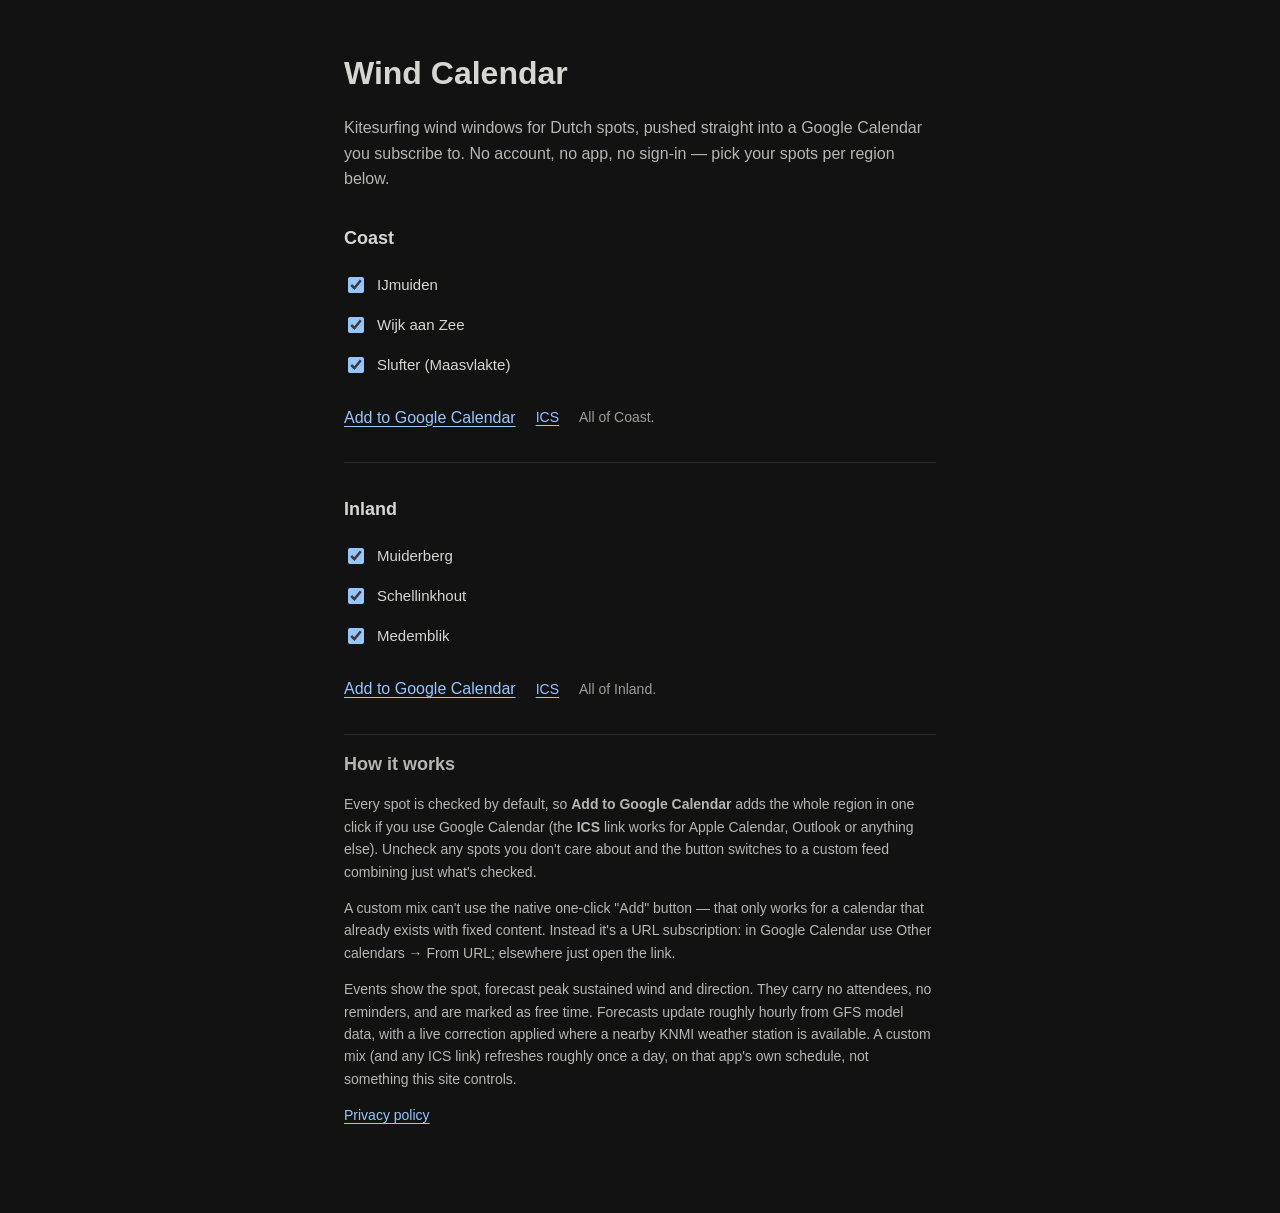
==== public/index.html @ 075fd712 "Simplify subscribe page to one button per region Replaces the separate per-spot Add/ICS links (plus " ====
<!doctype html>
<html lang="en">
<head>
  <meta charset="utf-8">
  <meta name="viewport" content="width=device-width, initial-scale=1">
  <meta name="theme-color" content="#121212">
  <title>Wind Calendar</title>
  <link rel="stylesheet" href="styles.css">
</head>
<body>
<main>
  <h1>Wind Calendar</h1>
  <p class="lede">Kitesurfing wind windows for Dutch spots, pushed straight into a Google Calendar
    you subscribe to. No account, no app, no sign-in &mdash; pick your spots per region below.</p>

  <div id="regions"></div>

  <section class="about">
    <h2>How it works</h2>
    <p>Every spot is checked by default, so <strong>Add to Google Calendar</strong> adds the whole
      region in one click if you use Google Calendar (the <strong>ICS</strong> link works for Apple
      Calendar, Outlook or anything else). Uncheck any spots you don't care about and the button
      switches to a custom feed combining just what's checked.</p>
    <p>A custom mix can't use the native one-click "Add" button &mdash; that only works for a
      calendar that already exists with fixed content. Instead it's a URL subscription: in Google
      Calendar use Other calendars &rarr; From URL; elsewhere just open the link.</p>
    <p>Events show the spot, forecast peak sustained wind and direction. They carry no attendees,
      no reminders, and are marked as free time. Forecasts update roughly hourly from GFS model
      data, with a live correction applied where a nearby KNMI weather station is available. A
      custom mix (and any ICS link) refreshes roughly once a day, on that app's own schedule, not
      something this site controls.</p>
    <p><a href="privacy.html">Privacy policy</a></p>
  </section>
</main>
<script>
const FEED_ORIGIN = 'https://wind-calendar-feed.onrender.com';

function nativeLinks(cid) {
  const encoded = encodeURIComponent(cid);
  return {
    add: 'https://calendar.google.com/calendar/render?cid=' + encoded,
    ics: 'webcal://calendar.google.com/calendar/ical/' + encoded + '/public/basic.ics',
    label: 'Add to Google Calendar',
  };
}

function customLinks(spotIds) {
  const query = 'spots=' + spotIds.map(encodeURIComponent).join(',');
  const host = FEED_ORIGIN.replace(/^https?:\/\//, '');
  return {
    add: 'webcal://' + host + '/feed.ics?' + query,
    ics: 'https://' + host + '/feed.ics?' + query,
    label: 'Subscribe to selected spots',
  };
}

function wireRegion(sectionEl, region, calendars) {
  const boxes = [...sectionEl.querySelectorAll('input[data-spot]')];
  const addLink = sectionEl.querySelector('a.add-link');
  const icsLink = sectionEl.querySelector('a.ics-link');
  const hint = sectionEl.querySelector('.hint');

  function update() {
    const picked = boxes.filter(b => b.checked).map(b => b.dataset.spot);
    if (!picked.length) {
      addLink.removeAttribute('href');
      icsLink.removeAttribute('href');
      addLink.setAttribute('aria-disabled', 'true');
      icsLink.setAttribute('aria-disabled', 'true');
      addLink.textContent = 'Add to Google Calendar';
      hint.textContent = 'Check at least one spot to subscribe.';
      return;
    }
    const allPicked = picked.length === boxes.length;
    const { add, ics, label } = allPicked ? nativeLinks(calendars[region.id]) : customLinks(picked);
    addLink.href = add;
    icsLink.href = ics;
    addLink.textContent = label;
    addLink.removeAttribute('aria-disabled');
    icsLink.removeAttribute('aria-disabled');
    hint.textContent = allPicked
      ? `All of ${region.label}.`
      : picked.length + ' spot' + (picked.length > 1 ? 's' : '') + ' selected.';
  }
  boxes.forEach(b => b.addEventListener('change', update));
  update();
}

async function init() {
  const container = document.getElementById('regions');
  let regions, calendars;
  try {
    [regions, calendars] = await Promise.all([
      fetch('spots.json').then(r => r.json()),
      fetch('calendars.json').then(r => r.json()),
    ]);
  } catch {
    container.innerHTML = '<p class="error">Could not load spot list. Try reloading.</p>';
    return;
  }
  container.innerHTML = regions.map(region => `
    <section class="region" data-region="${region.id}">
      <h2 class="region-label">${region.label}</h2>
      <ul class="picker">
        ${region.spots.map(spot => `<li>
          <label class="pick"><input type="checkbox" checked data-spot="${spot.id}"> ${spot.label}</label>
        </li>`).join('')}
      </ul>
      <div class="subscribe-row">
        <a class="add-link" target="_blank" rel="noopener"></a>
        <a class="ics-link">ICS</a>
        <span class="hint"></span>
      </div>
    </section>
  `).join('') || '<p class="error">No calendars configured yet.</p>';
  container.querySelectorAll('.region').forEach(el =>
    wireRegion(el, regions.find(r => r.id === el.dataset.region), calendars));
}
init();
</script>
</body>
</html>
---- public/styles.css ----
:root { color-scheme: dark; }
* { box-sizing: border-box; }
body { margin: 0; background: #121212; color: #d6d6d2; font: 16px/1.6 Arial, Helvetica, sans-serif; }
main { max-width: 640px; margin: 0 auto; padding: 48px 24px 72px; }
h1 { font-size: 32px; margin: 0 0 12px; }
h2 { font-size: 18px; }
a { color: #97c5ff; text-underline-offset: 3px; }
.lede { color: #b6b6b2; margin-bottom: 32px; }
.region { margin-top: 32px; padding-bottom: 32px; border-bottom: 1px solid #2a2a2a; }
.region:first-child { margin-top: 0; }
.region-label { margin: 0 0 12px; }
.picker { list-style: none; margin: 0 0 20px; padding: 0; }
.picker li { padding: 8px 0; }
.pick { font-size: 15px; color: #d6d6d2; display: flex; align-items: center; gap: 10px; cursor: pointer; }
.pick input { width: 16px; height: 16px; accent-color: #97c5ff; }
.subscribe-row { display: flex; align-items: center; gap: 20px; flex-wrap: wrap; font-size: 14px; }
.subscribe-row a.add-link { font-size: 16px; }
.subscribe-row a[aria-disabled] { color: #6b6b68; pointer-events: none; text-decoration: none; }
.subscribe-row .hint { color: #9c9c98; }
.error { padding: 16px 0; color: #9c9c98; }
.about { color: #b6b6b2; font-size: 14px; }
.about p { margin: 0 0 14px; }
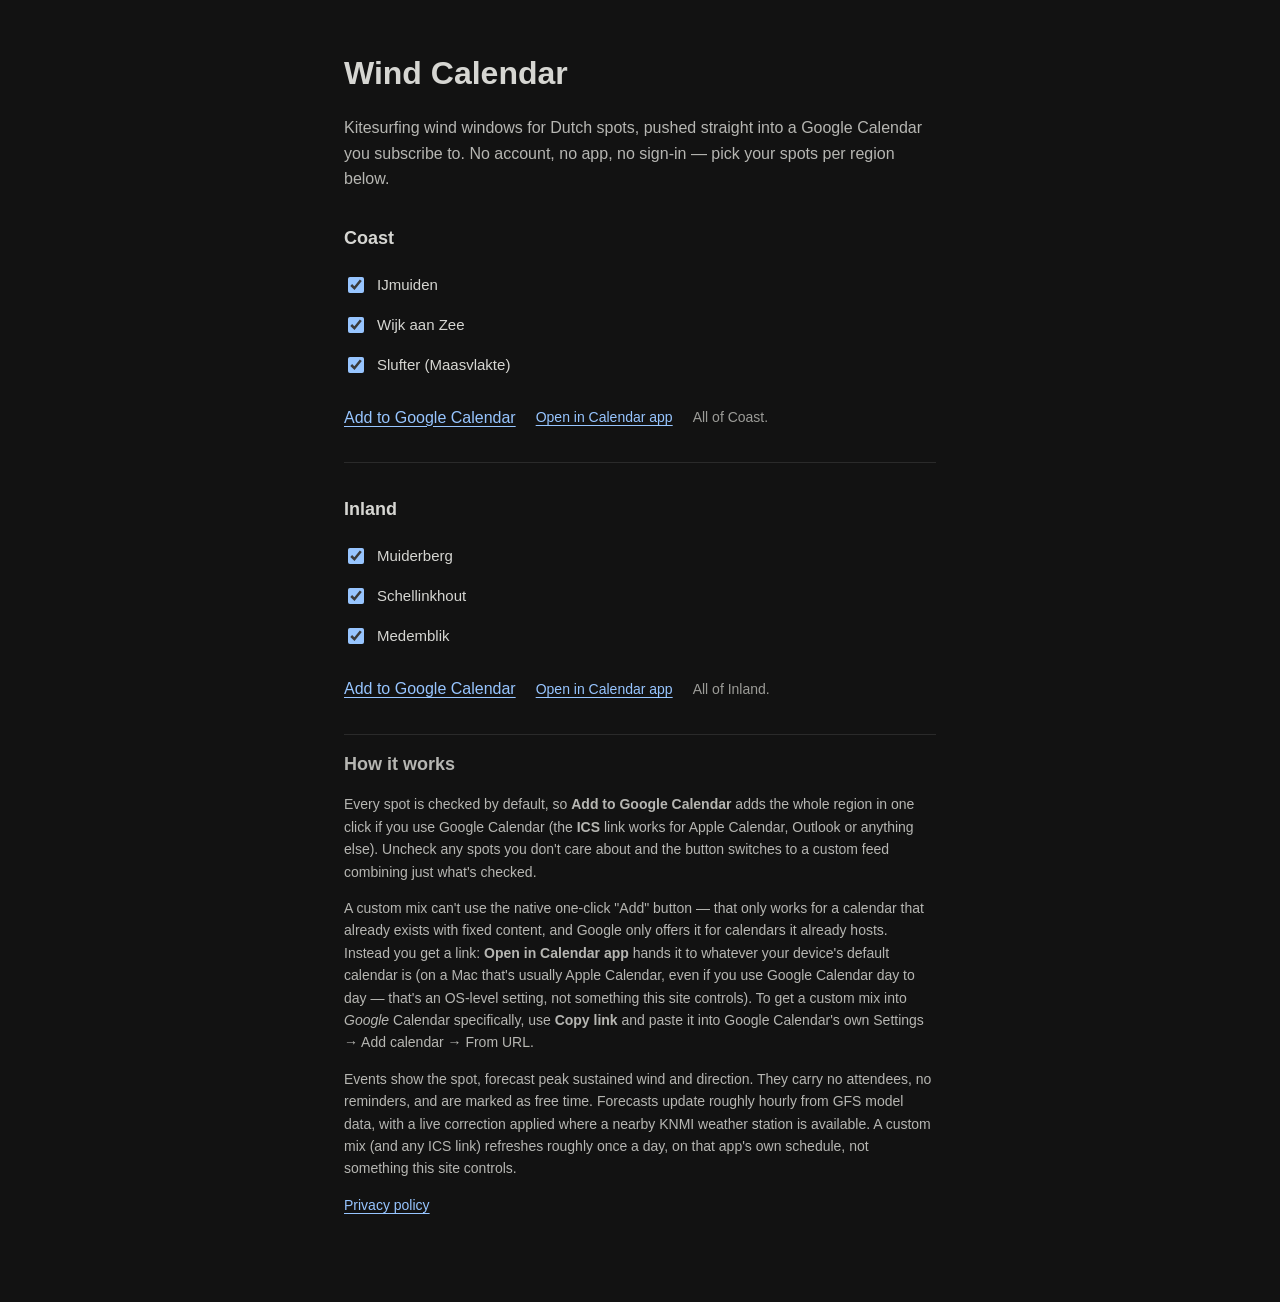
==== commit 9c184515: "Clarify custom-mix subscribe options to avoid Apple Calendar surprise webcal:// links hand off to wh" ====
--- a/public/index.html
+++ b/public/index.html
@@ -22,8 +22,13 @@
       Calendar, Outlook or anything else). Uncheck any spots you don't care about and the button
       switches to a custom feed combining just what's checked.</p>
     <p>A custom mix can't use the native one-click "Add" button &mdash; that only works for a
-      calendar that already exists with fixed content. Instead it's a URL subscription: in Google
-      Calendar use Other calendars &rarr; From URL; elsewhere just open the link.</p>
+      calendar that already exists with fixed content, and Google only offers it for calendars it
+      already hosts. Instead you get a link: <strong>Open in Calendar app</strong> hands it to
+      whatever your device's default calendar is (on a Mac that's usually Apple Calendar, even if
+      you use Google Calendar day to day &mdash; that's an OS-level setting, not something this site
+      controls). To get a custom mix into <em>Google</em> Calendar specifically, use <strong>Copy
+      link</strong> and paste it into Google Calendar's own Settings &rarr; Add calendar &rarr; From
+      URL.</p>
     <p>Events show the spot, forecast peak sustained wind and direction. They carry no attendees,
       no reminders, and are marked as free time. Forecasts update roughly hourly from GFS model
       data, with a live correction applied where a nearby KNMI weather station is available. A
@@ -40,7 +45,6 @@
   return {
     add: 'https://calendar.google.com/calendar/render?cid=' + encoded,
     ics: 'webcal://calendar.google.com/calendar/ical/' + encoded + '/public/basic.ics',
-    label: 'Add to Google Calendar',
   };
 }
 
@@ -48,9 +52,8 @@
   const query = 'spots=' + spotIds.map(encodeURIComponent).join(',');
   const host = FEED_ORIGIN.replace(/^https?:\/\//, '');
   return {
-    add: 'webcal://' + host + '/feed.ics?' + query,
-    ics: 'https://' + host + '/feed.ics?' + query,
-    label: 'Subscribe to selected spots',
+    ics: 'webcal://' + host + '/feed.ics?' + query,
+    plain: 'https://' + host + '/feed.ics?' + query,
   };
 }
 
@@ -58,26 +61,49 @@
   const boxes = [...sectionEl.querySelectorAll('input[data-spot]')];
   const addLink = sectionEl.querySelector('a.add-link');
   const icsLink = sectionEl.querySelector('a.ics-link');
+  const copyBtn = sectionEl.querySelector('button.copy-link');
   const hint = sectionEl.querySelector('.hint');
 
   function update() {
     const picked = boxes.filter(b => b.checked).map(b => b.dataset.spot);
+    copyBtn.textContent = 'Copy link for Google Calendar';
     if (!picked.length) {
+      addLink.hidden = false;
       addLink.removeAttribute('href');
+      addLink.setAttribute('aria-disabled', 'true');
+      addLink.textContent = 'Add to Google Calendar';
       icsLink.removeAttribute('href');
-      addLink.setAttribute('aria-disabled', 'true');
       icsLink.setAttribute('aria-disabled', 'true');
-      addLink.textContent = 'Add to Google Calendar';
+      copyBtn.hidden = true;
       hint.textContent = 'Check at least one spot to subscribe.';
       return;
     }
     const allPicked = picked.length === boxes.length;
-    const { add, ics, label } = allPicked ? nativeLinks(calendars[region.id]) : customLinks(picked);
-    addLink.href = add;
-    icsLink.href = ics;
-    addLink.textContent = label;
-    addLink.removeAttribute('aria-disabled');
     icsLink.removeAttribute('aria-disabled');
+    if (allPicked) {
+      const { add, ics } = nativeLinks(calendars[region.id]);
+      addLink.hidden = false;
+      addLink.href = add;
+      addLink.textContent = 'Add to Google Calendar';
+      addLink.removeAttribute('aria-disabled');
+      icsLink.href = ics;
+      icsLink.textContent = 'Open in Calendar app';
+      copyBtn.hidden = true;
+    } else {
+      const { ics, plain } = customLinks(picked);
+      addLink.hidden = true;
+      icsLink.href = ics;
+      icsLink.textContent = 'Open in Calendar app';
+      copyBtn.hidden = false;
+      copyBtn.onclick = async () => {
+        try {
+          await navigator.clipboard.writeText(plain);
+          copyBtn.textContent = 'Copied! Paste into Google Calendar → Settings → Add calendar → From URL';
+        } catch {
+          copyBtn.textContent = plain;
+        }
+      };
+    }
     hint.textContent = allPicked
       ? `All of ${region.label}.`
       : picked.length + ' spot' + (picked.length > 1 ? 's' : '') + ' selected.';
@@ -108,7 +134,8 @@
       </ul>
       <div class="subscribe-row">
         <a class="add-link" target="_blank" rel="noopener"></a>
-        <a class="ics-link">ICS</a>
+        <button type="button" class="copy-link" hidden></button>
+        <a class="ics-link"></a>
         <span class="hint"></span>
       </div>
     </section>
--- a/public/styles.css
+++ b/public/styles.css
@@ -10,12 +10,16 @@
 .region:first-child { margin-top: 0; }
 .region-label { margin: 0 0 12px; }
 .picker { list-style: none; margin: 0 0 20px; padding: 0; }
+.picker li { list-style: none; }
 .picker li { padding: 8px 0; }
 .pick { font-size: 15px; color: #d6d6d2; display: flex; align-items: center; gap: 10px; cursor: pointer; }
 .pick input { width: 16px; height: 16px; accent-color: #97c5ff; }
 .subscribe-row { display: flex; align-items: center; gap: 20px; flex-wrap: wrap; font-size: 14px; }
 .subscribe-row a.add-link { font-size: 16px; }
 .subscribe-row a[aria-disabled] { color: #6b6b68; pointer-events: none; text-decoration: none; }
+.subscribe-row button.copy-link { font: inherit; font-size: 16px; color: #97c5ff; background: none;
+                                   border: none; padding: 0; cursor: pointer; text-decoration: underline;
+                                   text-underline-offset: 3px; text-align: left; }
 .subscribe-row .hint { color: #9c9c98; }
 .error { padding: 16px 0; color: #9c9c98; }
 .about { color: #b6b6b2; font-size: 14px; }
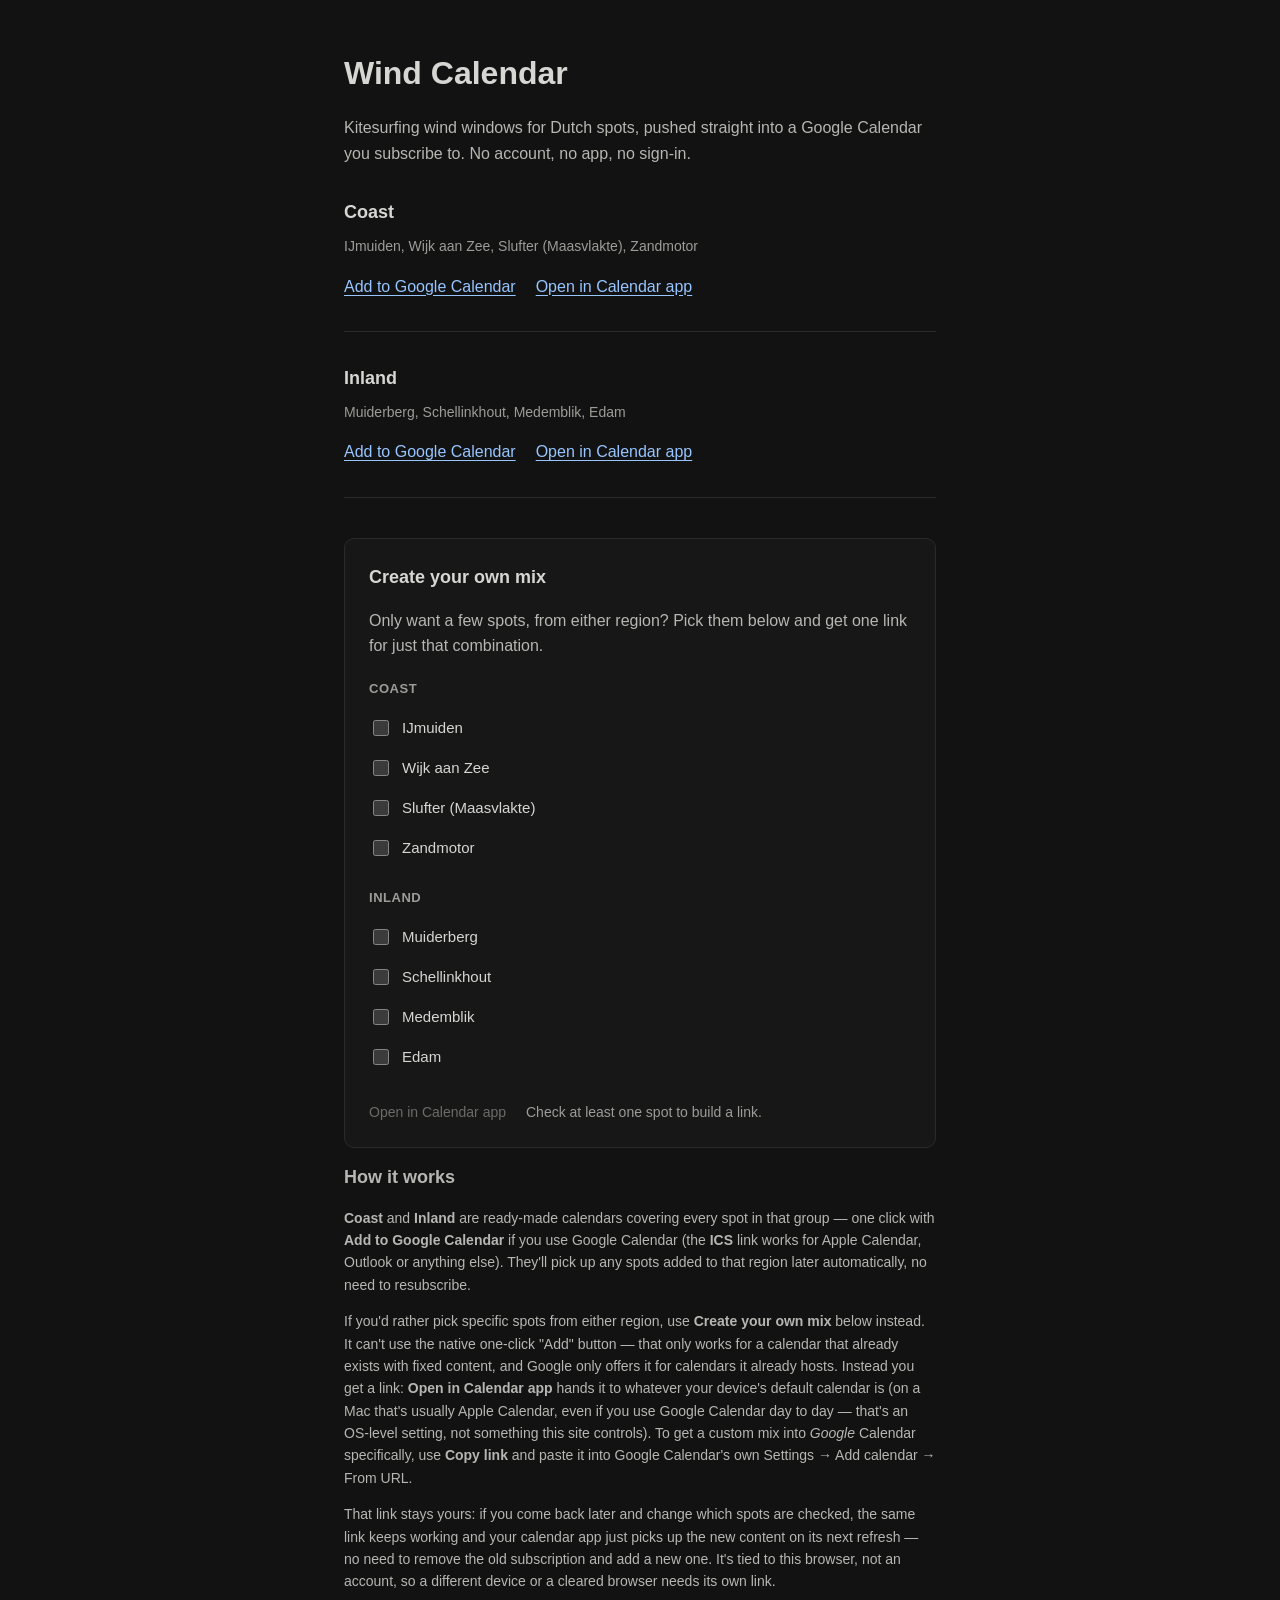
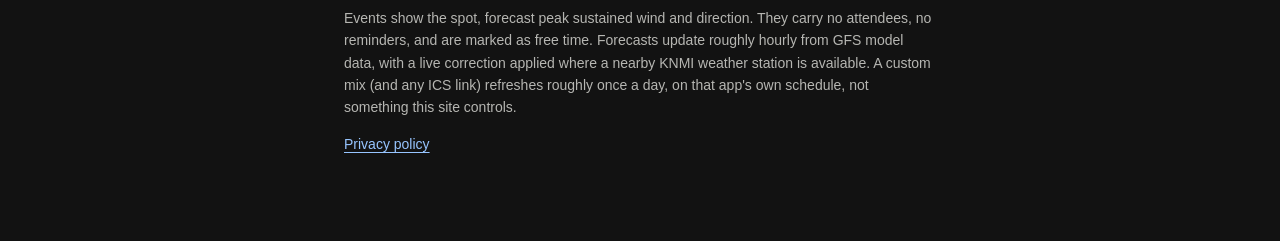
==== commit 3605484e: "Add persistent-token custom mix and Zandmotor/Edam with tide gating Persistent mix links: a visitor'" ====
--- a/public/index.html
+++ b/public/index.html
@@ -11,17 +11,31 @@
 <main>
   <h1>Wind Calendar</h1>
   <p class="lede">Kitesurfing wind windows for Dutch spots, pushed straight into a Google Calendar
-    you subscribe to. No account, no app, no sign-in &mdash; pick your spots per region below.</p>
-
-  <div id="regions"></div>
+    you subscribe to. No account, no app, no sign-in.</p>
+
+  <div id="premade"></div>
+
+  <section class="custom-mix">
+    <h2>Create your own mix</h2>
+    <p class="lede">Only want a few spots, from either region? Pick them below and get one link
+      for just that combination.</p>
+    <div id="custom-groups"></div>
+    <div class="subscribe-row">
+      <button type="button" class="copy-link" hidden></button>
+      <a class="ics-link"></a>
+      <span class="hint"></span>
+    </div>
+  </section>
 
   <section class="about">
     <h2>How it works</h2>
-    <p>Every spot is checked by default, so <strong>Add to Google Calendar</strong> adds the whole
-      region in one click if you use Google Calendar (the <strong>ICS</strong> link works for Apple
-      Calendar, Outlook or anything else). Uncheck any spots you don't care about and the button
-      switches to a custom feed combining just what's checked.</p>
-    <p>A custom mix can't use the native one-click "Add" button &mdash; that only works for a
+    <p><strong>Coast</strong> and <strong>Inland</strong> are ready-made calendars covering every
+      spot in that group &mdash; one click with <strong>Add to Google Calendar</strong> if you use
+      Google Calendar (the <strong>ICS</strong> link works for Apple Calendar, Outlook or anything
+      else). They'll pick up any spots added to that region later automatically, no need to
+      resubscribe.</p>
+    <p>If you'd rather pick specific spots from either region, use <strong>Create your own mix</strong>
+      below instead. It can't use the native one-click "Add" button &mdash; that only works for a
       calendar that already exists with fixed content, and Google only offers it for calendars it
       already hosts. Instead you get a link: <strong>Open in Calendar app</strong> hands it to
       whatever your device's default calendar is (on a Mac that's usually Apple Calendar, even if
@@ -29,6 +43,10 @@
       controls). To get a custom mix into <em>Google</em> Calendar specifically, use <strong>Copy
       link</strong> and paste it into Google Calendar's own Settings &rarr; Add calendar &rarr; From
       URL.</p>
+    <p>That link stays yours: if you come back later and change which spots are checked, the same
+      link keeps working and your calendar app just picks up the new content on its next refresh
+      &mdash; no need to remove the old subscription and add a new one. It's tied to this browser,
+      not an account, so a different device or a cleared browser needs its own link.</p>
     <p>Events show the spot, forecast peak sustained wind and direction. They carry no attendees,
       no reminders, and are marked as free time. Forecasts update roughly hourly from GFS model
       data, with a live correction applied where a nearby KNMI weather station is available. A
@@ -39,6 +57,7 @@
 </main>
 <script>
 const FEED_ORIGIN = 'https://wind-calendar-feed.onrender.com';
+const CUSTOM_MIX_ID = 'custom';
 
 function nativeLinks(cid) {
   const encoded = encodeURIComponent(cid);
@@ -48,8 +67,10 @@
   };
 }
 
-function customLinks(spotIds) {
-  const query = 'spots=' + spotIds.map(encodeURIComponent).join(',');
+function customLinks(spotIdsOrToken, byToken) {
+  const query = byToken
+    ? 'token=' + encodeURIComponent(spotIdsOrToken)
+    : 'spots=' + spotIdsOrToken.map(encodeURIComponent).join(',');
   const host = FEED_ORIGIN.replace(/^https?:\/\//, '');
   return {
     ics: 'webcal://' + host + '/feed.ics?' + query,
@@ -57,63 +78,138 @@
   };
 }
 
-function wireRegion(sectionEl, region, calendars) {
+function loadToken(mixId) {
+  try { return localStorage.getItem('windcal-token-' + mixId); } catch { return null; }
+}
+function saveToken(mixId, token) {
+  try { localStorage.setItem('windcal-token-' + mixId, token); } catch {}
+}
+function loadPicks(mixId) {
+  try {
+    const raw = localStorage.getItem('windcal-picks-' + mixId);
+    return raw ? JSON.parse(raw) : null;
+  } catch { return null; }
+}
+function savePicks(mixId, spotIds) {
+  try { localStorage.setItem('windcal-picks-' + mixId, JSON.stringify(spotIds)); } catch {}
+}
+
+// Mints a token on first use, then updates that same token afterwards, so a
+// subscriber's link never changes even as their spot selection does -- their
+// calendar app just picks up new content on its next scheduled refresh.
+async function syncMix(mixId, spotIds) {
+  const existing = loadToken(mixId);
+  const url = FEED_ORIGIN + (existing ? '/mix/' + existing : '/mix');
+  const res = await fetch(url, {
+    method: existing ? 'PUT' : 'POST',
+    headers: { 'Content-Type': 'application/json' },
+    body: JSON.stringify({ spots: spotIds }),
+  });
+  if (!res.ok) throw new Error('mix sync failed: ' + res.status);
+  const data = await res.json();
+  saveToken(mixId, data.token);
+  return data.token;
+}
+
+function renderPremade(regions, calendars) {
+  return regions.map(region => {
+    const { add, ics } = nativeLinks(calendars[region.id]);
+    const spotLabels = region.spots.map(s => s.label).join(', ');
+    return `
+      <section class="region">
+        <h2 class="region-label">${region.label}</h2>
+        <p class="region-spots">${spotLabels}</p>
+        <div class="subscribe-row">
+          <a class="add-link" href="${add}" target="_blank" rel="noopener">Add to Google Calendar</a>
+          <a class="ics-link" href="${ics}">Open in Calendar app</a>
+        </div>
+      </section>`;
+  }).join('');
+}
+
+function renderCustomGroups(regions) {
+  return regions.map(region => `
+    <div class="custom-group">
+      <h3 class="custom-group-label">${region.label}</h3>
+      <ul class="picker">
+        ${region.spots.map(spot => `<li>
+          <label class="pick"><input type="checkbox" data-spot="${spot.id}"> ${spot.label}</label>
+        </li>`).join('')}
+      </ul>
+    </div>
+  `).join('');
+}
+
+function wireCustomMix(sectionEl) {
   const boxes = [...sectionEl.querySelectorAll('input[data-spot]')];
-  const addLink = sectionEl.querySelector('a.add-link');
   const icsLink = sectionEl.querySelector('a.ics-link');
   const copyBtn = sectionEl.querySelector('button.copy-link');
   const hint = sectionEl.querySelector('.hint');
+  let updateSeq = 0;
+
+  const remembered = loadPicks(CUSTOM_MIX_ID);
+  if (remembered) {
+    boxes.forEach(b => { b.checked = remembered.includes(b.dataset.spot); });
+  }
+
+  function wireCopy(text) {
+    copyBtn.onclick = async () => {
+      try {
+        await navigator.clipboard.writeText(text);
+        copyBtn.textContent = 'Copied! Paste into Google Calendar → Settings → Add calendar → From URL';
+      } catch {
+        copyBtn.textContent = text;
+      }
+    };
+  }
 
   function update() {
     const picked = boxes.filter(b => b.checked).map(b => b.dataset.spot);
-    copyBtn.textContent = 'Copy link for Google Calendar';
+    savePicks(CUSTOM_MIX_ID, picked);
     if (!picked.length) {
-      addLink.hidden = false;
-      addLink.removeAttribute('href');
-      addLink.setAttribute('aria-disabled', 'true');
-      addLink.textContent = 'Add to Google Calendar';
       icsLink.removeAttribute('href');
       icsLink.setAttribute('aria-disabled', 'true');
+      icsLink.textContent = 'Open in Calendar app';
       copyBtn.hidden = true;
-      hint.textContent = 'Check at least one spot to subscribe.';
+      hint.textContent = 'Check at least one spot to build a link.';
       return;
     }
-    const allPicked = picked.length === boxes.length;
     icsLink.removeAttribute('aria-disabled');
-    if (allPicked) {
-      const { add, ics } = nativeLinks(calendars[region.id]);
-      addLink.hidden = false;
-      addLink.href = add;
-      addLink.textContent = 'Add to Google Calendar';
-      addLink.removeAttribute('aria-disabled');
+    copyBtn.hidden = false;
+    hint.textContent = picked.length + ' spot' + (picked.length > 1 ? 's' : '') + ' selected.';
+
+    // Show a working link immediately (old-style, static ?spots= URL) while
+    // the persistent token request is in flight, then upgrade both links in
+    // place once it resolves -- if it fails (store not configured yet, or a
+    // cold-started free instance timing out), stay on the static fallback.
+    const fallback = customLinks(picked, false);
+    icsLink.href = fallback.ics;
+    icsLink.textContent = 'Open in Calendar app';
+    copyBtn.disabled = true;
+    copyBtn.textContent = 'Preparing link…';
+    wireCopy(fallback.plain);
+
+    const seq = ++updateSeq;
+    syncMix(CUSTOM_MIX_ID, picked).then(token => {
+      if (seq !== updateSeq) return;
+      const { ics, plain } = customLinks(token, true);
       icsLink.href = ics;
-      icsLink.textContent = 'Open in Calendar app';
-      copyBtn.hidden = true;
-    } else {
-      const { ics, plain } = customLinks(picked);
-      addLink.hidden = true;
-      icsLink.href = ics;
-      icsLink.textContent = 'Open in Calendar app';
-      copyBtn.hidden = false;
-      copyBtn.onclick = async () => {
-        try {
-          await navigator.clipboard.writeText(plain);
-          copyBtn.textContent = 'Copied! Paste into Google Calendar → Settings → Add calendar → From URL';
-        } catch {
-          copyBtn.textContent = plain;
-        }
-      };
-    }
-    hint.textContent = allPicked
-      ? `All of ${region.label}.`
-      : picked.length + ' spot' + (picked.length > 1 ? 's' : '') + ' selected.';
+      copyBtn.disabled = false;
+      copyBtn.textContent = 'Copy link for Google Calendar';
+      wireCopy(plain);
+    }).catch(() => {
+      if (seq !== updateSeq) return;
+      copyBtn.disabled = false;
+      copyBtn.textContent = 'Copy link for Google Calendar';
+    });
   }
   boxes.forEach(b => b.addEventListener('change', update));
   update();
 }
 
 async function init() {
-  const container = document.getElementById('regions');
+  const premadeEl = document.getElementById('premade');
+  const customGroupsEl = document.getElementById('custom-groups');
   let regions, calendars;
   try {
     [regions, calendars] = await Promise.all([
@@ -121,27 +217,16 @@
       fetch('calendars.json').then(r => r.json()),
     ]);
   } catch {
-    container.innerHTML = '<p class="error">Could not load spot list. Try reloading.</p>';
+    premadeEl.innerHTML = '<p class="error">Could not load spot list. Try reloading.</p>';
     return;
   }
-  container.innerHTML = regions.map(region => `
-    <section class="region" data-region="${region.id}">
-      <h2 class="region-label">${region.label}</h2>
-      <ul class="picker">
-        ${region.spots.map(spot => `<li>
-          <label class="pick"><input type="checkbox" checked data-spot="${spot.id}"> ${spot.label}</label>
-        </li>`).join('')}
-      </ul>
-      <div class="subscribe-row">
-        <a class="add-link" target="_blank" rel="noopener"></a>
-        <button type="button" class="copy-link" hidden></button>
-        <a class="ics-link"></a>
-        <span class="hint"></span>
-      </div>
-    </section>
-  `).join('') || '<p class="error">No calendars configured yet.</p>';
-  container.querySelectorAll('.region').forEach(el =>
-    wireRegion(el, regions.find(r => r.id === el.dataset.region), calendars));
+  if (!regions.length) {
+    premadeEl.innerHTML = '<p class="error">No calendars configured yet.</p>';
+    return;
+  }
+  premadeEl.innerHTML = renderPremade(regions, calendars);
+  customGroupsEl.innerHTML = renderCustomGroups(regions);
+  wireCustomMix(document.querySelector('.custom-mix'));
 }
 init();
 </script>
--- a/public/styles.css
+++ b/public/styles.css
@@ -8,7 +8,8 @@
 .lede { color: #b6b6b2; margin-bottom: 32px; }
 .region { margin-top: 32px; padding-bottom: 32px; border-bottom: 1px solid #2a2a2a; }
 .region:first-child { margin-top: 0; }
-.region-label { margin: 0 0 12px; }
+.region-label { margin: 0 0 8px; }
+.region-spots { color: #9c9c98; font-size: 14px; margin: 0 0 16px; }
 .picker { list-style: none; margin: 0 0 20px; padding: 0; }
 .picker li { list-style: none; }
 .picker li { padding: 8px 0; }
@@ -16,11 +17,21 @@
 .pick input { width: 16px; height: 16px; accent-color: #97c5ff; }
 .subscribe-row { display: flex; align-items: center; gap: 20px; flex-wrap: wrap; font-size: 14px; }
 .subscribe-row a.add-link { font-size: 16px; }
+.region .subscribe-row a.ics-link { font-size: 16px; }
 .subscribe-row a[aria-disabled] { color: #6b6b68; pointer-events: none; text-decoration: none; }
 .subscribe-row button.copy-link { font: inherit; font-size: 16px; color: #97c5ff; background: none;
                                    border: none; padding: 0; cursor: pointer; text-decoration: underline;
                                    text-underline-offset: 3px; text-align: left; }
+.subscribe-row button.copy-link:disabled { color: #6b6b68; cursor: default; text-decoration: none; }
 .subscribe-row .hint { color: #9c9c98; }
+.custom-mix { margin-top: 40px; padding: 24px; border: 1px solid #2a2a2a; border-radius: 10px;
+              background: #171717; }
+.custom-mix h2 { margin-top: 0; }
+.custom-mix .lede { margin-bottom: 20px; }
+.custom-group { margin-bottom: 20px; }
+.custom-group:last-of-type { margin-bottom: 24px; }
+.custom-group-label { margin: 0 0 8px; font-size: 13px; color: #9c9c98; text-transform: uppercase;
+                       letter-spacing: 0.04em; }
 .error { padding: 16px 0; color: #9c9c98; }
 .about { color: #b6b6b2; font-size: 14px; }
 .about p { margin: 0 0 14px; }
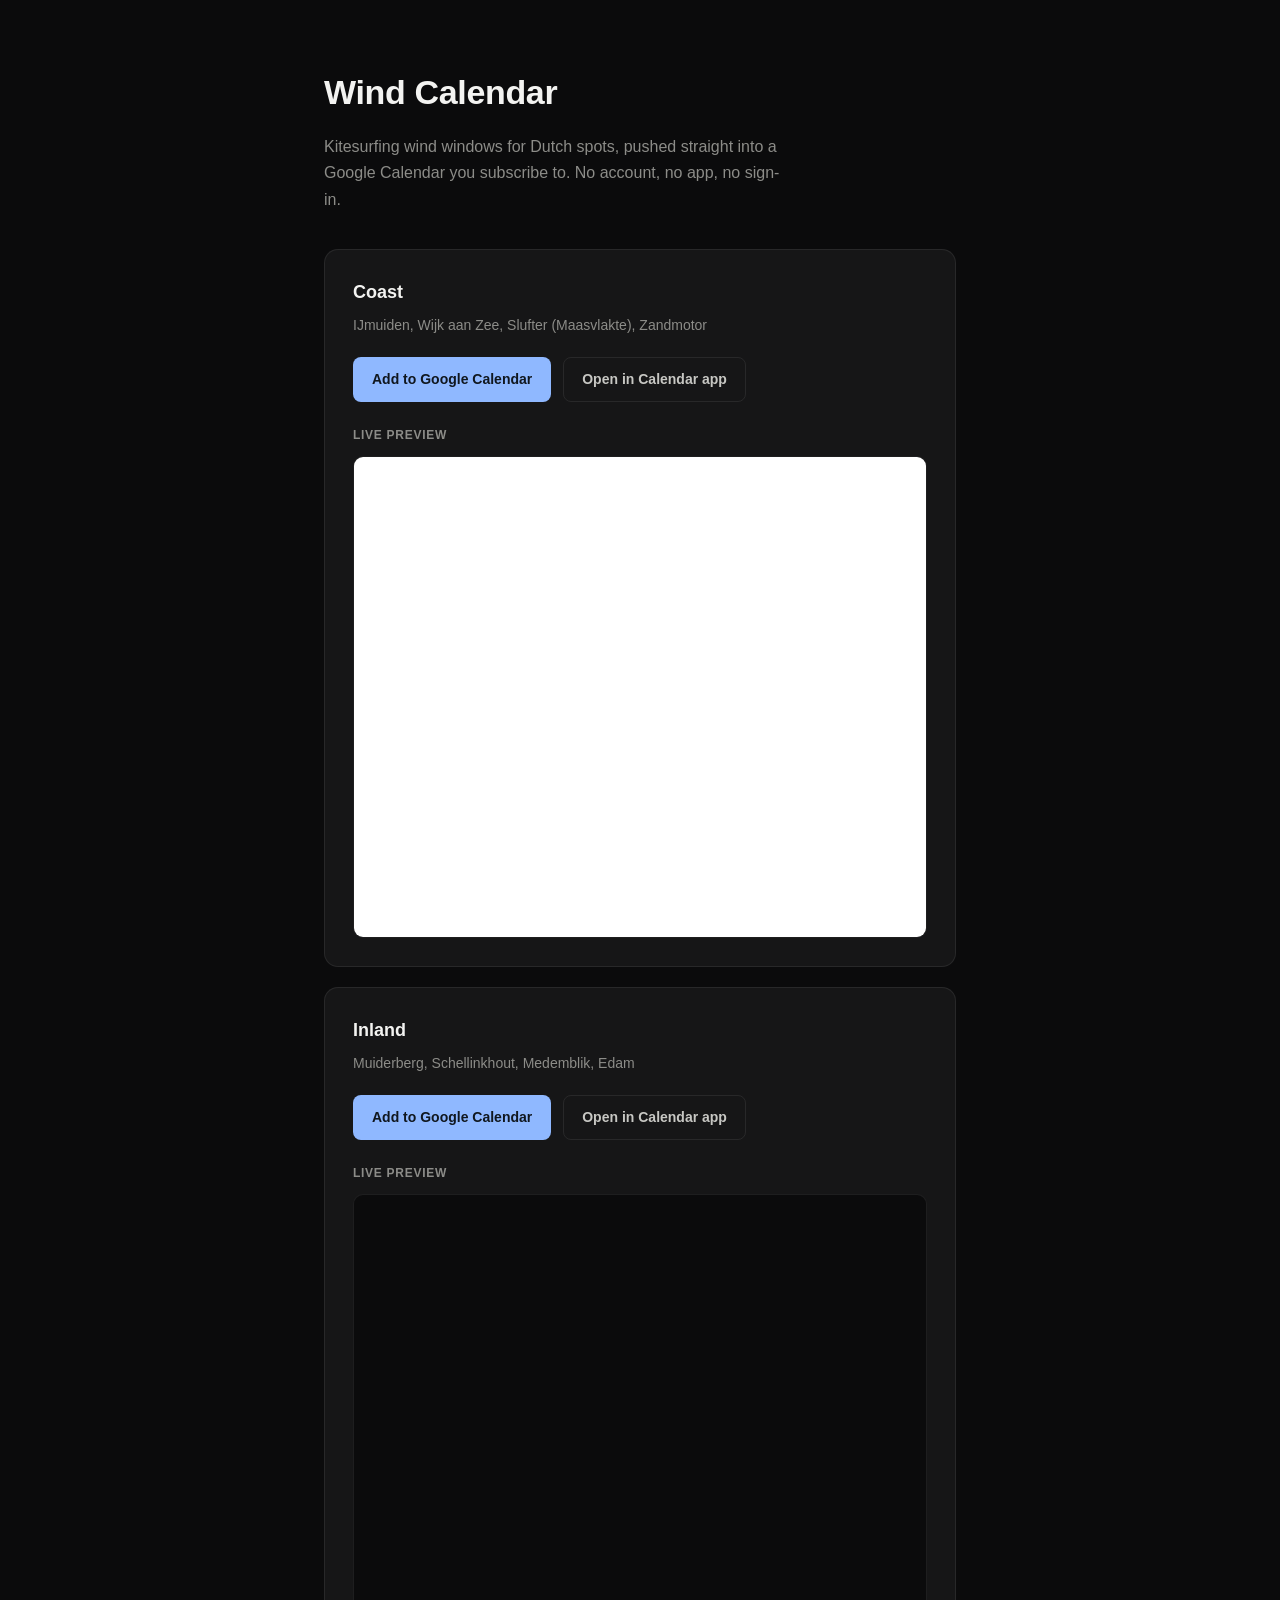
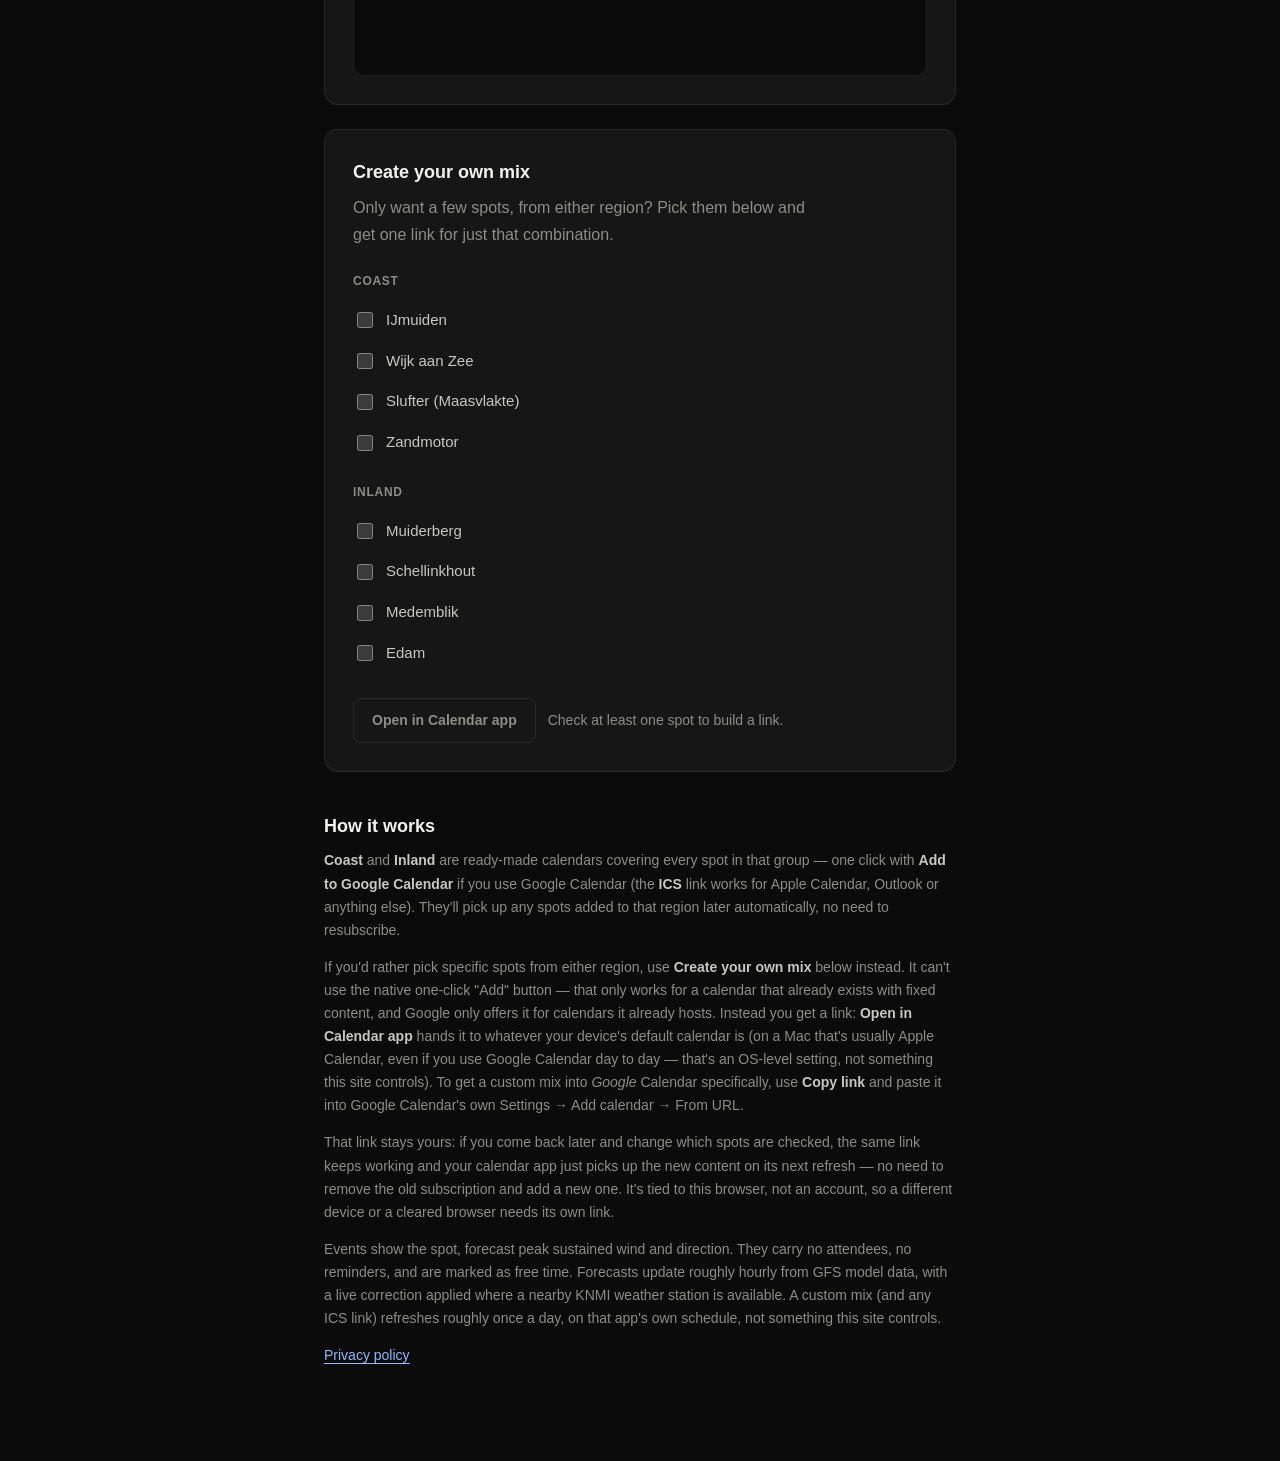
==== commit d7def19f: "Redesign subscribe page: live calendar previews, dark cards, buttons Each region card now embeds a l" ====
--- a/public/index.html
+++ b/public/index.html
@@ -15,14 +15,14 @@
 
   <div id="premade"></div>
 
-  <section class="custom-mix">
+  <section class="custom-mix card">
     <h2>Create your own mix</h2>
     <p class="lede">Only want a few spots, from either region? Pick them below and get one link
       for just that combination.</p>
     <div id="custom-groups"></div>
     <div class="subscribe-row">
-      <button type="button" class="copy-link" hidden></button>
-      <a class="ics-link"></a>
+      <button type="button" class="btn btn-primary copy-link" hidden></button>
+      <a class="btn btn-secondary ics-link"></a>
       <span class="hint"></span>
     </div>
   </section>
@@ -67,6 +67,14 @@
   };
 }
 
+function embedSrc(cid) {
+  const params = new URLSearchParams({
+    src: cid, ctz: 'Europe/Amsterdam', mode: 'WEEK', showTitle: '0', showNav: '1',
+    showTabs: '0', showCalendars: '0', showTz: '0', showPrint: '0', wkst: '2',
+  });
+  return 'https://calendar.google.com/calendar/embed?' + params;
+}
+
 function customLinks(spotIdsOrToken, byToken) {
   const query = byToken
     ? 'token=' + encodeURIComponent(spotIdsOrToken)
@@ -113,15 +121,20 @@
 
 function renderPremade(regions, calendars) {
   return regions.map(region => {
-    const { add, ics } = nativeLinks(calendars[region.id]);
+    const cid = calendars[region.id];
+    const { add, ics } = nativeLinks(cid);
     const spotLabels = region.spots.map(s => s.label).join(', ');
     return `
-      <section class="region">
+      <section class="region card">
         <h2 class="region-label">${region.label}</h2>
         <p class="region-spots">${spotLabels}</p>
         <div class="subscribe-row">
-          <a class="add-link" href="${add}" target="_blank" rel="noopener">Add to Google Calendar</a>
-          <a class="ics-link" href="${ics}">Open in Calendar app</a>
+          <a class="btn btn-primary add-link" href="${add}" target="_blank" rel="noopener">Add to Google Calendar</a>
+          <a class="btn btn-secondary ics-link" href="${ics}">Open in Calendar app</a>
+        </div>
+        <p class="preview-label">Live preview</p>
+        <div class="calendar-preview">
+          <iframe src="${embedSrc(cid)}" loading="lazy" title="${region.label} upcoming wind windows"></iframe>
         </div>
       </section>`;
   }).join('');
--- a/public/styles.css
+++ b/public/styles.css
@@ -1,37 +1,92 @@
-:root { color-scheme: dark; }
+:root {
+  color-scheme: dark;
+  --bg: #0b0b0c;
+  --surface: #161617;
+  --border: rgba(255, 255, 255, 0.08);
+  --text: #f3f3f1;
+  --text-body: #c7c7c3;
+  --text-muted: #8c8c88;
+  --accent: #8fb8ff;
+  --accent-dim: #5f7ba8;
+}
 * { box-sizing: border-box; }
-body { margin: 0; background: #121212; color: #d6d6d2; font: 16px/1.6 Arial, Helvetica, sans-serif; }
-main { max-width: 640px; margin: 0 auto; padding: 48px 24px 72px; }
-h1 { font-size: 32px; margin: 0 0 12px; }
-h2 { font-size: 18px; }
-a { color: #97c5ff; text-underline-offset: 3px; }
-.lede { color: #b6b6b2; margin-bottom: 32px; }
-.region { margin-top: 32px; padding-bottom: 32px; border-bottom: 1px solid #2a2a2a; }
+body {
+  margin: 0;
+  background: var(--bg);
+  color: var(--text-body);
+  font: 16px/1.65 -apple-system, BlinkMacSystemFont, "Segoe UI", Roboto, Helvetica, Arial, sans-serif;
+  -webkit-font-smoothing: antialiased;
+}
+main { max-width: 680px; margin: 0 auto; padding: 64px 24px 80px; }
+h1 {
+  color: var(--text);
+  font-size: 34px;
+  font-weight: 600;
+  letter-spacing: -0.01em;
+  margin: 0 0 14px;
+}
+h2 { color: var(--text); font-size: 18px; font-weight: 600; margin: 0 0 8px; }
+a { color: var(--accent); text-underline-offset: 3px; }
+.lede { color: var(--text-muted); margin: 0 0 36px; max-width: 52ch; }
+
+.card {
+  background: var(--surface);
+  border: 1px solid var(--border);
+  border-radius: 14px;
+  padding: 28px;
+}
+.region { margin-top: 20px; }
 .region:first-child { margin-top: 0; }
-.region-label { margin: 0 0 8px; }
-.region-spots { color: #9c9c98; font-size: 14px; margin: 0 0 16px; }
+.region-label { margin: 0 0 6px; }
+.region-spots { color: var(--text-muted); font-size: 14px; margin: 0 0 20px; }
+
 .picker { list-style: none; margin: 0 0 20px; padding: 0; }
-.picker li { list-style: none; }
 .picker li { padding: 8px 0; }
-.pick { font-size: 15px; color: #d6d6d2; display: flex; align-items: center; gap: 10px; cursor: pointer; }
-.pick input { width: 16px; height: 16px; accent-color: #97c5ff; }
-.subscribe-row { display: flex; align-items: center; gap: 20px; flex-wrap: wrap; font-size: 14px; }
-.subscribe-row a.add-link { font-size: 16px; }
-.region .subscribe-row a.ics-link { font-size: 16px; }
-.subscribe-row a[aria-disabled] { color: #6b6b68; pointer-events: none; text-decoration: none; }
-.subscribe-row button.copy-link { font: inherit; font-size: 16px; color: #97c5ff; background: none;
-                                   border: none; padding: 0; cursor: pointer; text-decoration: underline;
-                                   text-underline-offset: 3px; text-align: left; }
-.subscribe-row button.copy-link:disabled { color: #6b6b68; cursor: default; text-decoration: none; }
-.subscribe-row .hint { color: #9c9c98; }
-.custom-mix { margin-top: 40px; padding: 24px; border: 1px solid #2a2a2a; border-radius: 10px;
-              background: #171717; }
+.pick { font-size: 15px; color: var(--text-body); display: flex; align-items: center; gap: 10px; cursor: pointer; }
+.pick input { width: 16px; height: 16px; accent-color: var(--accent); }
+
+.subscribe-row { display: flex; align-items: center; gap: 12px; flex-wrap: wrap; font-size: 14px; }
+
+.btn {
+  display: inline-flex; align-items: center; justify-content: center; gap: 8px;
+  padding: 10px 18px; border-radius: 8px; font-size: 14px; font-weight: 600;
+  text-decoration: none; border: 1px solid transparent; cursor: pointer;
+  transition: background-color .15s ease, border-color .15s ease, color .15s ease;
+}
+.btn-primary { background: var(--accent); color: #10171f; }
+.btn-primary:hover { background: #a7c8ff; }
+.btn-secondary { background: transparent; color: var(--text-body); border-color: var(--border); }
+.btn-secondary:hover { border-color: var(--accent); color: var(--accent); }
+.btn:disabled,
+.btn[aria-disabled] {
+  background: transparent; border-color: var(--border); color: var(--text-muted);
+  pointer-events: none; cursor: default;
+}
+.btn[hidden] { display: none; }
+.subscribe-row .hint { color: var(--text-muted); font-size: 14px; }
+
+.preview-label {
+  margin: 24px 0 10px; font-size: 12px; color: var(--text-muted); text-transform: uppercase;
+  letter-spacing: 0.06em; font-weight: 600;
+}
+.calendar-preview {
+  border-radius: 10px; overflow: hidden; border: 1px solid var(--border);
+  background: var(--bg); line-height: 0;
+}
+.calendar-preview iframe { display: block; width: 100%; height: 480px; border: 0; }
+
+.custom-mix { margin-top: 24px; }
 .custom-mix h2 { margin-top: 0; }
-.custom-mix .lede { margin-bottom: 20px; }
+.custom-mix .lede { margin-bottom: 24px; }
 .custom-group { margin-bottom: 20px; }
 .custom-group:last-of-type { margin-bottom: 24px; }
-.custom-group-label { margin: 0 0 8px; font-size: 13px; color: #9c9c98; text-transform: uppercase;
-                       letter-spacing: 0.04em; }
-.error { padding: 16px 0; color: #9c9c98; }
-.about { color: #b6b6b2; font-size: 14px; }
+.custom-group-label {
+  margin: 0 0 8px; font-size: 12px; color: var(--text-muted); text-transform: uppercase;
+  letter-spacing: 0.06em; font-weight: 600;
+}
+
+.error { padding: 16px 0; color: var(--text-muted); }
+.about { color: var(--text-muted); font-size: 14px; margin-top: 40px; }
+.about h2 { color: var(--text); }
 .about p { margin: 0 0 14px; }
+.about strong { color: var(--text-body); font-weight: 600; }
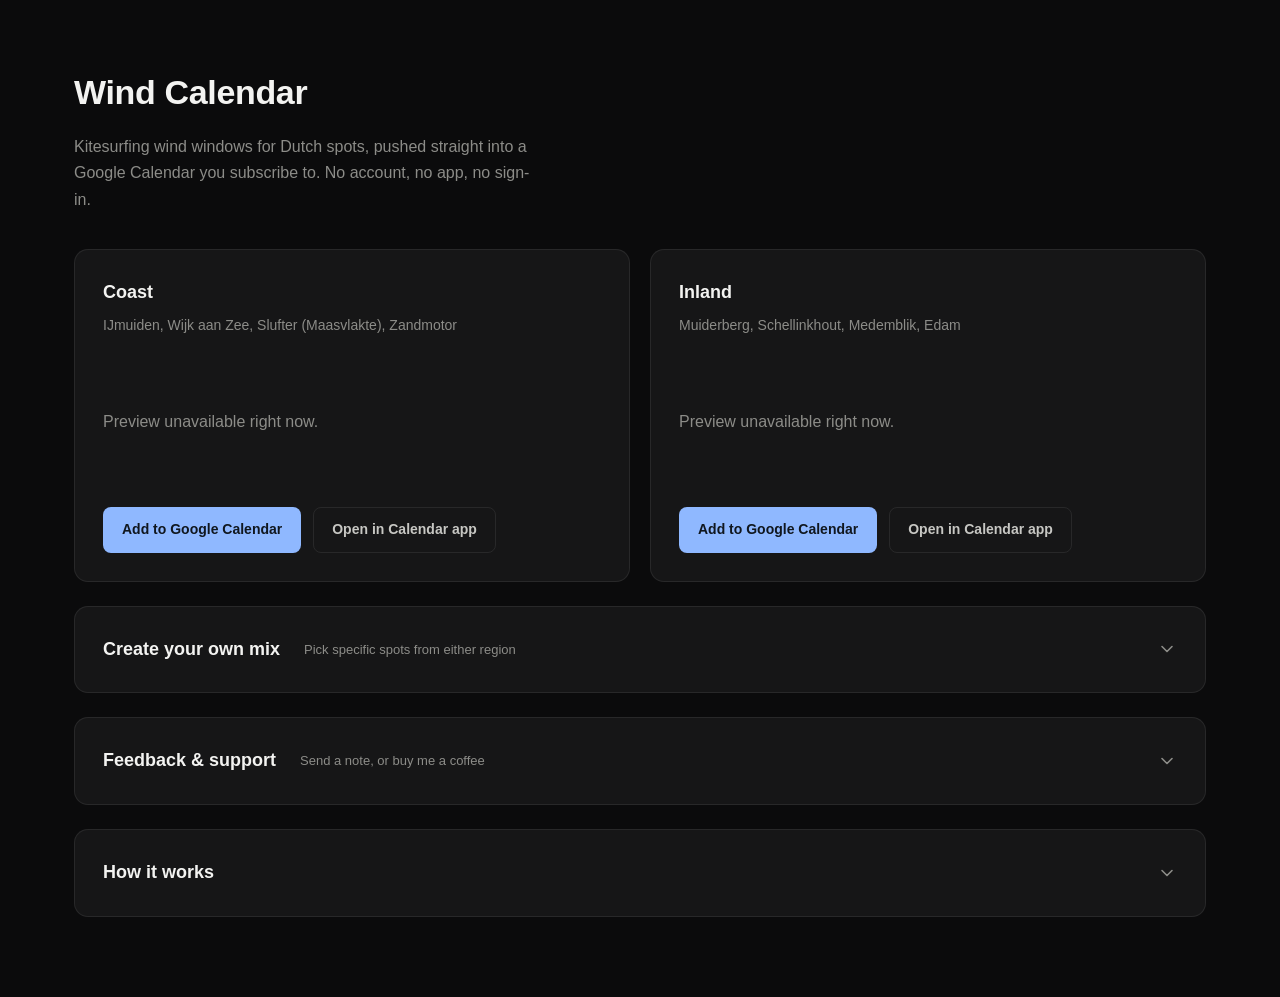
==== commit 8f62b242: "Add visitor feedback endpoint and redesign the subscribe page Feedback: a new "Feedback & support" c" ====
--- a/public/index.html
+++ b/public/index.html
@@ -15,20 +15,59 @@
 
   <div id="premade"></div>
 
-  <section class="custom-mix card">
-    <h2>Create your own mix</h2>
-    <p class="lede">Only want a few spots, from either region? Pick them below and get one link
-      for just that combination.</p>
-    <div id="custom-groups"></div>
-    <div class="subscribe-row">
-      <button type="button" class="btn btn-primary copy-link" hidden></button>
-      <a class="btn btn-secondary ics-link"></a>
-      <span class="hint"></span>
+  <details class="custom-mix collapsible card">
+    <summary>
+      <h2>Create your own mix</h2>
+      <span class="summary-hint">Pick specific spots from either region</span>
+      <svg class="chevron" viewBox="0 0 20 20" fill="none" xmlns="http://www.w3.org/2000/svg" aria-hidden="true">
+        <path d="M5 7.5L10 12.5L15 7.5" stroke="currentColor" stroke-width="1.6" stroke-linecap="round" stroke-linejoin="round"/>
+      </svg>
+    </summary>
+    <div class="collapsible-body">
+      <p class="lede">Only want a few spots, from either region? Pick them below and get one link
+        for just that combination.</p>
+      <div id="custom-groups"></div>
+      <div class="subscribe-row">
+        <button type="button" class="btn btn-primary copy-link" hidden></button>
+        <a class="btn btn-secondary ics-link"></a>
+        <span class="hint"></span>
+      </div>
     </div>
-  </section>
-
-  <section class="about">
-    <h2>How it works</h2>
+  </details>
+
+  <details class="support collapsible card">
+    <summary>
+      <h2>Feedback &amp; support</h2>
+      <span class="summary-hint">Send a note, or buy me a coffee</span>
+      <svg class="chevron" viewBox="0 0 20 20" fill="none" xmlns="http://www.w3.org/2000/svg" aria-hidden="true">
+        <path d="M5 7.5L10 12.5L15 7.5" stroke="currentColor" stroke-width="1.6" stroke-linecap="round" stroke-linejoin="round"/>
+      </svg>
+    </summary>
+    <div class="collapsible-body">
+      <p class="lede">Found a bug, want another spot added, or just have thoughts? Send a note below.</p>
+      <form class="feedback-form">
+        <textarea name="message" placeholder="Your feedback…" required></textarea>
+        <input type="email" name="contact" placeholder="Email (optional, if you'd like a reply)">
+        <div class="row">
+          <button type="submit" class="btn btn-primary">Send feedback</button>
+          <span class="status"></span>
+        </div>
+      </form>
+      <div class="coffee-row" hidden>
+        <p>If this saves you checking three weather apps before a session:</p>
+        <a class="btn btn-secondary coffee-link" href="#" target="_blank" rel="noopener">☕ Buy me a coffee</a>
+      </div>
+    </div>
+  </details>
+
+  <details class="about collapsible card">
+    <summary>
+      <h2>How it works</h2>
+      <svg class="chevron" viewBox="0 0 20 20" fill="none" xmlns="http://www.w3.org/2000/svg" aria-hidden="true">
+        <path d="M5 7.5L10 12.5L15 7.5" stroke="currentColor" stroke-width="1.6" stroke-linecap="round" stroke-linejoin="round"/>
+      </svg>
+    </summary>
+    <div class="collapsible-body">
     <p><strong>Coast</strong> and <strong>Inland</strong> are ready-made calendars covering every
       spot in that group &mdash; one click with <strong>Add to Google Calendar</strong> if you use
       Google Calendar (the <strong>ICS</strong> link works for Apple Calendar, Outlook or anything
@@ -53,7 +92,8 @@
       custom mix (and any ICS link) refreshes roughly once a day, on that app's own schedule, not
       something this site controls.</p>
     <p><a href="privacy.html">Privacy policy</a></p>
-  </section>
+    </div>
+  </details>
 </main>
 <script>
 const FEED_ORIGIN = 'https://wind-calendar-feed.onrender.com';
@@ -67,12 +107,133 @@
   };
 }
 
-function embedSrc(cid) {
-  const params = new URLSearchParams({
-    src: cid, ctz: 'Europe/Amsterdam', mode: 'WEEK', showTitle: '0', showNav: '1',
-    showTabs: '0', showCalendars: '0', showTz: '0', showPrint: '0', wkst: '2',
+// -- Minimalist week-ahead line chart, drawn from each spot's own public ICS
+// feed (proxied through feed_server so the browser can actually read the
+// response body -- Google's own ics export doesn't send CORS headers).
+const CHART_DAYS = 7;
+const CHART_START_HOUR = 6;
+const CHART_END_HOUR = 21;
+const CHART_LABEL_WIDTH = 88;
+const CHART_DAY_WIDTH = 78;
+const CHART_ROW_HEIGHT = 32;
+const CHART_HEADER_HEIGHT = 26;
+
+function unfoldIcs(text) {
+  return text.replace(/\r\n[ \t]/g, '');
+}
+
+function parseIcsEvents(text) {
+  const blocks = unfoldIcs(text).match(/BEGIN:VEVENT[\s\S]*?END:VEVENT/g) || [];
+  return blocks.map(block => {
+    const start = block.match(/DTSTART[^:]*:(\d{8}T\d{6})(Z?)/);
+    const end = block.match(/DTEND[^:]*:(\d{8}T\d{6})(Z?)/);
+    const summary = block.match(/SUMMARY:(.*)/);
+    if (!start || !end || !summary) return null;
+    return {
+      start: parseIcsStamp(start[1], !!start[2]),
+      end: parseIcsStamp(end[1], !!end[2]),
+      summary: summary[1].trim(),
+    };
+  }).filter(Boolean);
+}
+
+// Google's ICS export writes these in UTC (a trailing Z), not the
+// Europe/Amsterdam wall-clock time the event was created with -- convert
+// back to Amsterdam local time, since that's what the day/hour grid means.
+const AMSTERDAM_FORMATTER = new Intl.DateTimeFormat('en-GB', {
+  timeZone: 'Europe/Amsterdam', year: 'numeric', month: '2-digit', day: '2-digit',
+  hour: '2-digit', minute: '2-digit', hour12: false,
+});
+
+function parseIcsStamp(stamp, isUtc) {
+  const year = +stamp.slice(0, 4), month = +stamp.slice(4, 6), day = +stamp.slice(6, 8);
+  const hour = +stamp.slice(9, 11), minute = +stamp.slice(11, 13);
+  if (!isUtc) return { year, month, day, hour, minute };
+  const utcDate = new Date(Date.UTC(year, month - 1, day, hour, minute));
+  const parts = Object.fromEntries(AMSTERDAM_FORMATTER.formatToParts(utcDate).map(p => [p.type, p.value]));
+  return {
+    year: +parts.year, month: +parts.month, day: +parts.day,
+    hour: parts.hour === '24' ? 0 : +parts.hour, minute: +parts.minute,
+  };
+}
+
+function sameDate(a, b) {
+  return a.year === b.year && a.month === b.month && a.day === b.day;
+}
+
+function escapeXml(text) {
+  return text.replace(/[&<>"]/g, c => ({ '&': '&amp;', '<': '&lt;', '>': '&gt;', '"': '&quot;' }[c]));
+}
+
+function amsterdamNow() {
+  return parseIcsStamp(new Date().toISOString().replace(/[-:]/g, '').slice(0, 15), true);
+}
+
+function weekAheadDates() {
+  const now = amsterdamNow();
+  const today = new Date(Date.UTC(now.year, now.month - 1, now.day));
+  return Array.from({ length: CHART_DAYS }, (_, i) => {
+    const d = new Date(today);
+    d.setUTCDate(d.getUTCDate() + i);
+    return { year: d.getUTCFullYear(), month: d.getUTCMonth() + 1, day: d.getUTCDate(),
+             label: d.toLocaleDateString('en-GB', { weekday: 'short', timeZone: 'UTC' }).toUpperCase() + ' ' + d.getUTCDate() };
   });
-  return 'https://calendar.google.com/calendar/embed?' + params;
+}
+
+function weekChartSvg(region, eventsBySpot) {
+  const days = weekAheadDates();
+  const width = CHART_LABEL_WIDTH + CHART_DAYS * CHART_DAY_WIDTH;
+  const height = CHART_HEADER_HEIGHT + region.spots.length * CHART_ROW_HEIGHT + 6;
+
+  const dayLabels = days.map((d, i) => {
+    const x = CHART_LABEL_WIDTH + i * CHART_DAY_WIDTH + CHART_DAY_WIDTH / 2;
+    return `<text x="${x}" y="16" text-anchor="middle" class="chart-day${i === 0 ? ' chart-day-today' : ''}">${d.label}</text>`;
+  }).join('');
+
+  const dividers = Array.from({ length: CHART_DAYS + 1 }, (_, i) => {
+    const x = CHART_LABEL_WIDTH + i * CHART_DAY_WIDTH;
+    return `<line x1="${x}" y1="${CHART_HEADER_HEIGHT}" x2="${x}" y2="${height}" class="chart-divider"/>`;
+  }).join('');
+
+  const rows = region.spots.map((spot, i) => {
+    const y = CHART_HEADER_HEIGHT + i * CHART_ROW_HEIGHT + CHART_ROW_HEIGHT / 2;
+    const label = `<text x="${CHART_LABEL_WIDTH - 10}" y="${y + 4}" text-anchor="end" class="chart-label">${escapeXml(spot.label)}</text>`;
+    const baseline = `<line x1="${CHART_LABEL_WIDTH}" y1="${y}" x2="${width}" y2="${y}" class="chart-baseline"/>`;
+    const blocks = (eventsBySpot[spot.id] || []).map(event => {
+      const dayIndex = days.findIndex(d => sameDate(d, event.start));
+      if (dayIndex === -1) return '';
+      const span = CHART_END_HOUR - CHART_START_HOUR;
+      const startFrac = Math.min(Math.max((event.start.hour + event.start.minute / 60 - CHART_START_HOUR) / span, 0), 1);
+      const endFrac = Math.min(Math.max((event.end.hour + event.end.minute / 60 - CHART_START_HOUR) / span, 0), 1);
+      const x = CHART_LABEL_WIDTH + dayIndex * CHART_DAY_WIDTH + startFrac * CHART_DAY_WIDTH;
+      const w = Math.max((endFrac - startFrac) * CHART_DAY_WIDTH, 3);
+      return `<rect x="${x.toFixed(1)}" y="${y - 6}" width="${w.toFixed(1)}" height="12" rx="3" class="chart-block">` +
+             `<title>${escapeXml(event.summary)}</title></rect>`;
+    }).join('');
+    return label + baseline + blocks;
+  }).join('');
+
+  const now = amsterdamNow();
+  const nowFrac = Math.min(Math.max((now.hour + now.minute / 60 - CHART_START_HOUR) / (CHART_END_HOUR - CHART_START_HOUR), 0), 1);
+  const nowX = CHART_LABEL_WIDTH + nowFrac * CHART_DAY_WIDTH;
+  const nowMarker = `<line x1="${nowX.toFixed(1)}" y1="${CHART_HEADER_HEIGHT}" x2="${nowX.toFixed(1)}" y2="${height}" class="chart-now"/>`;
+
+  return `<svg viewBox="0 0 ${width} ${height}" class="week-chart" role="img" aria-label="${escapeXml(region.label)} wind windows this week">` +
+         dividers + dayLabels + rows + nowMarker + '</svg>';
+}
+
+async function loadWeekChart(region, container) {
+  try {
+    const results = await Promise.all(region.spots.map(spot =>
+      fetch(FEED_ORIGIN + '/feed.ics?spots=' + encodeURIComponent(spot.id))
+        .then(r => { if (!r.ok) throw new Error('feed fetch failed'); return r.text(); })
+        .then(text => [spot.id, parseIcsEvents(text)])
+    ));
+    const eventsBySpot = Object.fromEntries(results);
+    container.innerHTML = weekChartSvg(region, eventsBySpot);
+  } catch {
+    container.innerHTML = '<p class="error">Preview unavailable right now.</p>';
+  }
 }
 
 function customLinks(spotIdsOrToken, byToken) {
@@ -119,22 +280,50 @@
   return data.token;
 }
 
+// Google Calendar's own named colors, so the tip is precisely actionable --
+// pick this exact name from the calendar's color menu, not just "blue".
+const COLOR_TIPS = {
+  coast: { name: 'Blueberry', hex: '#3F51B5' },
+  inland: { name: 'Basil', hex: '#0B8043' },
+};
+
+// A tiny mockup of the calendar's own sidebar row (checkbox + name), colored
+// in -- so the tip shows exactly what to aim for, not just a swatch.
+function calendarTipHtml(tip, regionLabel) {
+  if (!tip) return '';
+  return `
+    <div class="cal-tip" role="tooltip">
+      <div class="cal-tip-row">
+        <span class="cal-tip-checkbox" style="background:${tip.hex}">
+          <svg viewBox="0 0 12 12" width="9" height="9" aria-hidden="true">
+            <path d="M2 6.2L4.8 9 10 3" fill="none" stroke="white" stroke-width="1.6" stroke-linecap="round" stroke-linejoin="round"/>
+          </svg>
+        </span>
+        <span class="cal-tip-name">Wind Calendar — ${escapeXml(regionLabel)}</span>
+        <span class="cal-tip-x">&times;</span>
+        <span class="cal-tip-dots">&#8942;</span>
+      </div>
+      <p class="cal-tip-caption">Pick <strong>${escapeXml(tip.name)}</strong> from its color menu, once added</p>
+    </div>`;
+}
+
 function renderPremade(regions, calendars) {
   return regions.map(region => {
     const cid = calendars[region.id];
     const { add, ics } = nativeLinks(cid);
     const spotLabels = region.spots.map(s => s.label).join(', ');
+    const tip = COLOR_TIPS[region.id];
     return `
-      <section class="region card">
+      <section class="region card" data-region="${region.id}">
         <h2 class="region-label">${region.label}</h2>
         <p class="region-spots">${spotLabels}</p>
+        <div class="week-chart-container"><p class="error">Loading preview…</p></div>
         <div class="subscribe-row">
-          <a class="btn btn-primary add-link" href="${add}" target="_blank" rel="noopener">Add to Google Calendar</a>
+          <span class="tip-host">
+            <a class="btn btn-primary add-link" href="${add}" target="_blank" rel="noopener">Add to Google Calendar</a>
+            ${calendarTipHtml(tip, region.label)}
+          </span>
           <a class="btn btn-secondary ics-link" href="${ics}">Open in Calendar app</a>
-        </div>
-        <p class="preview-label">Live preview</p>
-        <div class="calendar-preview">
-          <iframe src="${embedSrc(cid)}" loading="lazy" title="${region.label} upcoming wind windows"></iframe>
         </div>
       </section>`;
   }).join('');
@@ -220,7 +409,34 @@
   update();
 }
 
+function wireFeedbackForm(form) {
+  const status = form.querySelector('.status');
+  const submitBtn = form.querySelector('button[type="submit"]');
+  form.addEventListener('submit', async event => {
+    event.preventDefault();
+    const message = form.message.value.trim();
+    if (!message) return;
+    submitBtn.disabled = true;
+    status.textContent = 'Sending…';
+    try {
+      const res = await fetch(FEED_ORIGIN + '/feedback', {
+        method: 'POST',
+        headers: { 'Content-Type': 'application/json' },
+        body: JSON.stringify({ message, contact: form.contact.value.trim() }),
+      });
+      if (!res.ok) throw new Error('feedback submit failed: ' + res.status);
+      form.reset();
+      status.textContent = 'Thanks, sent!';
+    } catch {
+      status.textContent = "Couldn't send right now -- try again shortly.";
+    } finally {
+      submitBtn.disabled = false;
+    }
+  });
+}
+
 async function init() {
+  wireFeedbackForm(document.querySelector('.feedback-form'));
   const premadeEl = document.getElementById('premade');
   const customGroupsEl = document.getElementById('custom-groups');
   let regions, calendars;
@@ -240,6 +456,10 @@
   premadeEl.innerHTML = renderPremade(regions, calendars);
   customGroupsEl.innerHTML = renderCustomGroups(regions);
   wireCustomMix(document.querySelector('.custom-mix'));
+  regions.forEach(region => {
+    const container = premadeEl.querySelector(`[data-region="${region.id}"] .week-chart-container`);
+    loadWeekChart(region, container);
+  });
 }
 init();
 </script>
--- a/public/styles.css
+++ b/public/styles.css
@@ -17,7 +17,7 @@
   font: 16px/1.65 -apple-system, BlinkMacSystemFont, "Segoe UI", Roboto, Helvetica, Arial, sans-serif;
   -webkit-font-smoothing: antialiased;
 }
-main { max-width: 680px; margin: 0 auto; padding: 64px 24px 80px; }
+main { max-width: 1180px; margin: 0 auto; padding: 64px 24px 80px; }
 h1 {
   color: var(--text);
   font-size: 34px;
@@ -35,10 +35,16 @@
   border-radius: 14px;
   padding: 28px;
 }
-.region { margin-top: 20px; }
-.region:first-child { margin-top: 0; }
+
+#premade {
+  display: grid;
+  grid-template-columns: repeat(auto-fit, minmax(340px, 1fr));
+  gap: 20px;
+}
+.region.card { display: flex; flex-direction: column; }
 .region-label { margin: 0 0 6px; }
 .region-spots { color: var(--text-muted); font-size: 14px; margin: 0 0 20px; }
+.region .subscribe-row { margin-top: auto; padding-top: 20px; }
 
 .picker { list-style: none; margin: 0 0 20px; padding: 0; }
 .picker li { padding: 8px 0; }
@@ -65,19 +71,58 @@
 .btn[hidden] { display: none; }
 .subscribe-row .hint { color: var(--text-muted); font-size: 14px; }
 
-.preview-label {
-  margin: 24px 0 10px; font-size: 12px; color: var(--text-muted); text-transform: uppercase;
-  letter-spacing: 0.06em; font-weight: 600;
+.tip-host { position: relative; display: inline-flex; }
+.cal-tip {
+  position: absolute; bottom: calc(100% + 10px); left: 50%; transform: translate(-50%, 4px);
+  width: max-content; max-width: 250px;
+  background: #202124; border: 1px solid var(--border);
+  border-radius: 8px; padding: 10px 12px; pointer-events: none;
+  opacity: 0; transition: opacity .15s ease, transform .15s ease;
 }
-.calendar-preview {
-  border-radius: 10px; overflow: hidden; border: 1px solid var(--border);
-  background: var(--bg); line-height: 0;
+.tip-host:hover .cal-tip,
+.tip-host:focus-within .cal-tip { opacity: 1; transform: translate(-50%, 0); }
+.cal-tip-row { display: flex; align-items: center; gap: 8px; }
+.cal-tip-checkbox {
+  width: 16px; height: 16px; border-radius: 3px; flex-shrink: 0;
+  display: inline-flex; align-items: center; justify-content: center;
 }
-.calendar-preview iframe { display: block; width: 100%; height: 480px; border: 0; }
+.cal-tip-name { font-size: 13px; color: #e8eaed; white-space: nowrap; }
+.cal-tip-x { font-size: 14px; color: #9aa0a6; margin-left: 2px; }
+.cal-tip-dots { font-size: 13px; color: #9aa0a6; letter-spacing: -1px; }
+.cal-tip-caption {
+  margin: 8px 0 0; font-size: 12px; font-weight: 400; line-height: 1.4;
+  color: var(--text-muted); text-align: left;
+}
+.cal-tip-caption strong { color: var(--text); font-weight: 600; }
 
-.custom-mix { margin-top: 24px; }
-.custom-mix h2 { margin-top: 0; }
-.custom-mix .lede { margin-bottom: 24px; }
+.week-chart-container { margin: 20px 0; }
+.week-chart { display: block; width: 100%; height: auto; font-family: inherit; }
+.week-chart text { font-family: inherit; }
+.chart-day { fill: var(--text-muted); font-size: 9px; text-transform: uppercase; letter-spacing: 0.04em; }
+.chart-day-today { fill: var(--accent); }
+.chart-label { fill: var(--text-muted); font-size: 10px; }
+.chart-baseline { stroke: var(--border); stroke-width: 1; }
+.chart-divider { stroke: var(--border); stroke-width: 1; opacity: 0.5; }
+.chart-block { fill: var(--accent); fill-opacity: 0.16; stroke: var(--accent); stroke-width: 1.2; }
+.chart-now { stroke: var(--accent); stroke-width: 1; stroke-dasharray: 2 2; opacity: 0.8; }
+
+.collapsible.card { margin-top: 24px; padding: 0; overflow: hidden; }
+.collapsible summary {
+  list-style: none; cursor: pointer; padding: 28px; display: flex;
+  align-items: center; justify-content: space-between; gap: 12px;
+}
+.collapsible summary::-webkit-details-marker { display: none; }
+.collapsible summary h2 { margin: 0; }
+.collapsible summary .summary-hint {
+  font-size: 13px; font-weight: 400; color: var(--text-muted); margin-right: auto; margin-left: 12px;
+}
+.collapsible summary .chevron {
+  width: 20px; height: 20px; flex-shrink: 0; color: var(--text-muted);
+  transition: transform .15s ease;
+}
+.collapsible[open] summary .chevron { transform: rotate(180deg); }
+.collapsible .collapsible-body { padding: 0 28px 28px; }
+.collapsible .lede { margin-bottom: 24px; }
 .custom-group { margin-bottom: 20px; }
 .custom-group:last-of-type { margin-bottom: 24px; }
 .custom-group-label {
@@ -85,8 +130,29 @@
   letter-spacing: 0.06em; font-weight: 600;
 }
 
+.feedback-form { display: flex; flex-direction: column; gap: 12px; max-width: 480px; margin-bottom: 28px; }
+.feedback-form textarea,
+.feedback-form input {
+  font: inherit; font-size: 15px; color: var(--text); background: var(--bg);
+  border: 1px solid var(--border); border-radius: 8px; padding: 10px 14px;
+  resize: vertical;
+}
+.feedback-form textarea { min-height: 90px; }
+.feedback-form textarea:focus,
+.feedback-form input:focus { outline: none; border-color: var(--accent); }
+.feedback-form textarea::placeholder,
+.feedback-form input::placeholder { color: var(--text-muted); }
+.feedback-form .row { display: flex; align-items: center; gap: 14px; flex-wrap: wrap; }
+.feedback-form .status { font-size: 14px; color: var(--text-muted); }
+.coffee-row {
+  padding-top: 24px; border-top: 1px solid var(--border);
+  display: flex; align-items: center; gap: 16px; flex-wrap: wrap;
+}
+.coffee-row[hidden] { display: none; }
+.coffee-row p { margin: 0; color: var(--text-muted); flex: 1 1 220px; }
+
 .error { padding: 16px 0; color: var(--text-muted); }
-.about { color: var(--text-muted); font-size: 14px; margin-top: 40px; }
-.about h2 { color: var(--text); }
+.about { color: var(--text-muted); font-size: 14px; }
 .about p { margin: 0 0 14px; }
+.about p:last-child { margin-bottom: 0; }
 .about strong { color: var(--text-body); font-weight: 600; }
